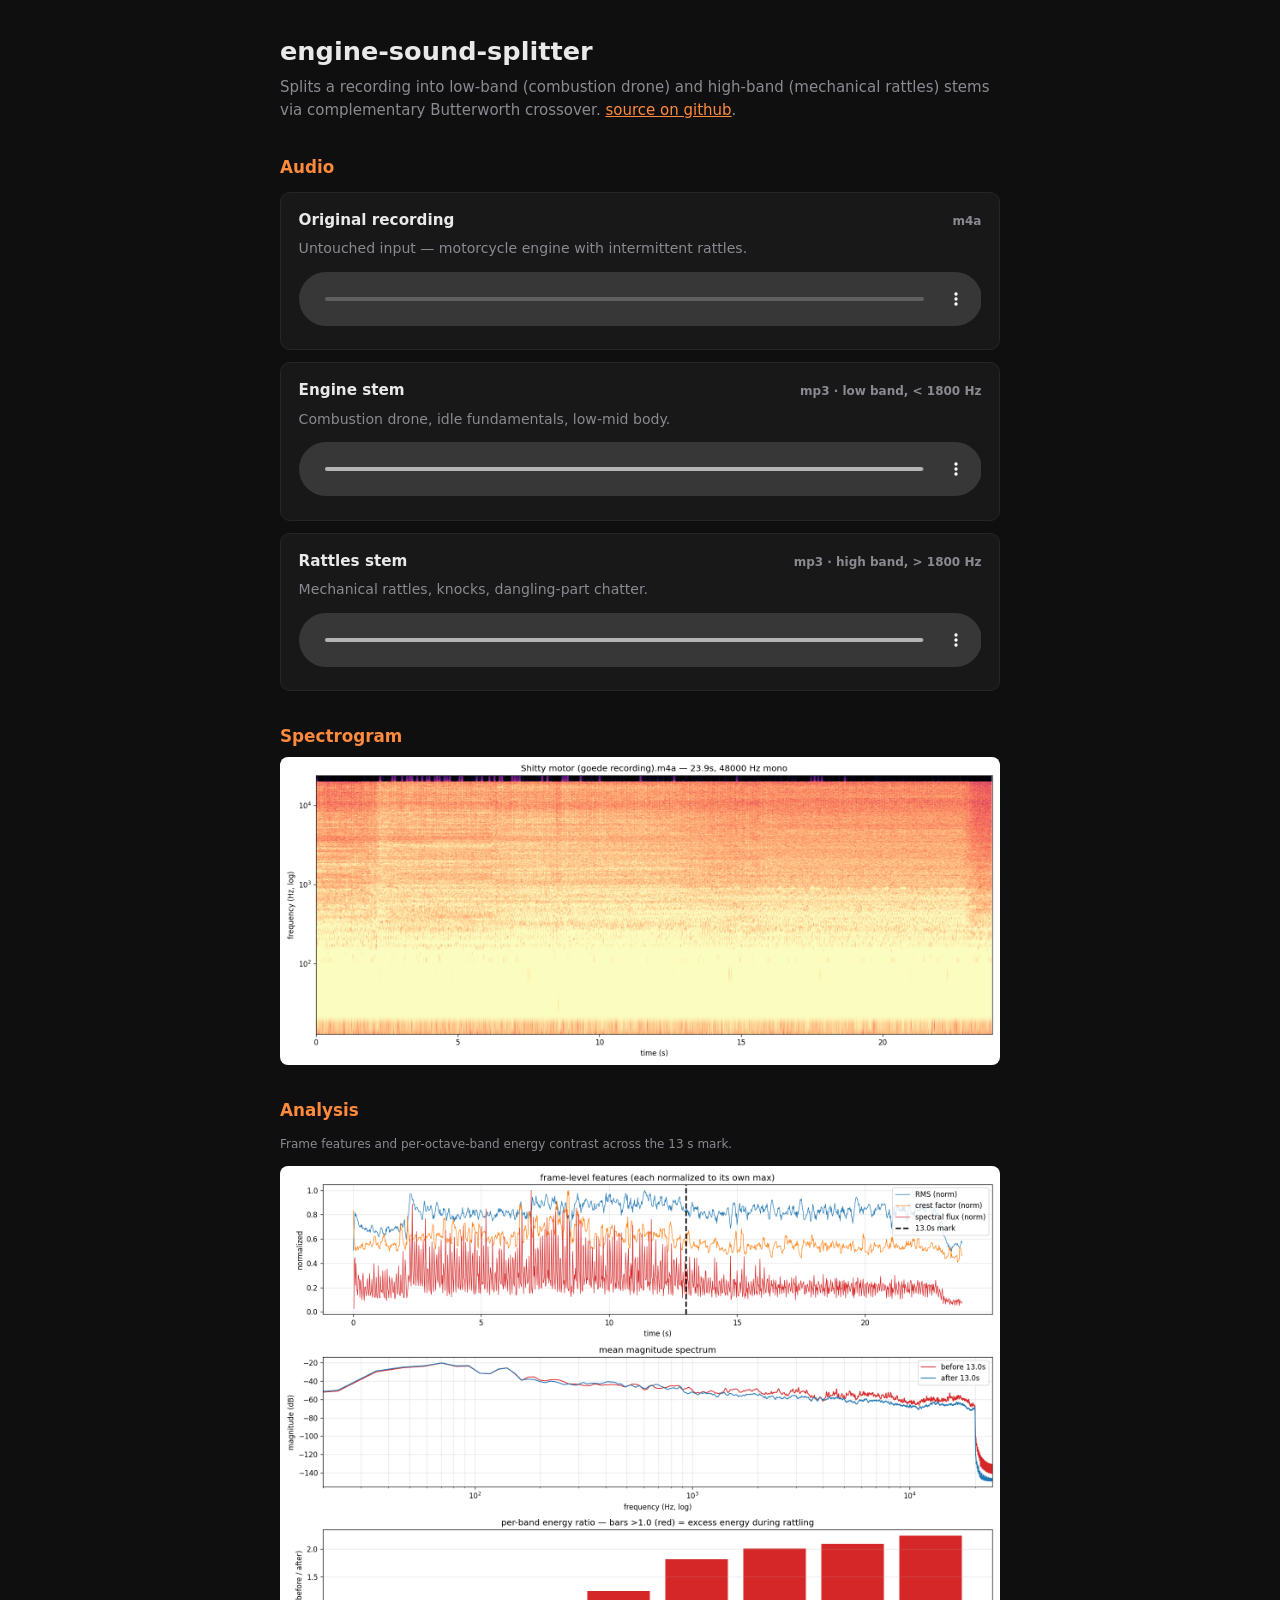
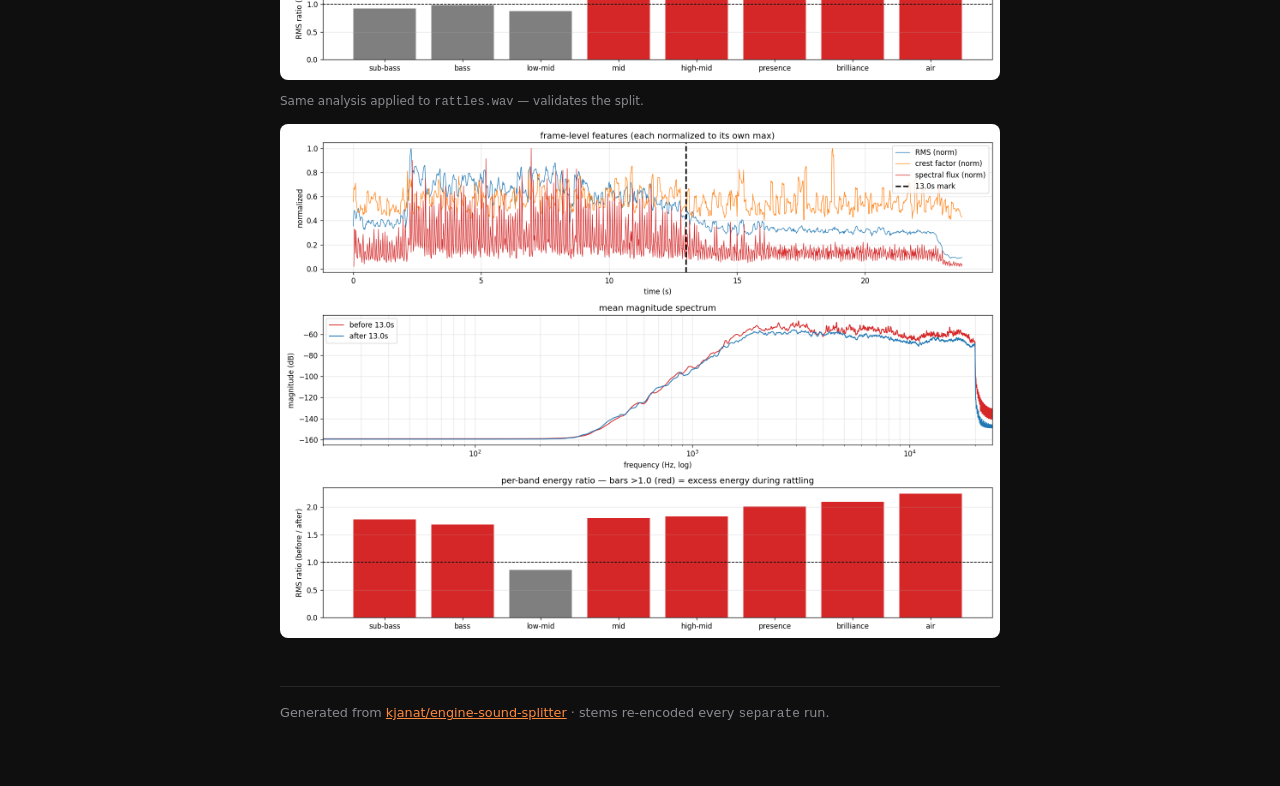
==== index.html @ 1152f8c5 "github pages: playable audio + spectrogram" ====
<!DOCTYPE html>
<html lang="en">
	<head>
		<meta charset="utf-8">
		<meta name="viewport" content="width=device-width, initial-scale=1">
		<title>engine-sound-splitter</title>
		<style>
			:root {
				color-scheme: dark;
				--bg: #0f0f10;
				--panel: #181819;
				--fg: #e9e9ea;
				--muted: #8a8a90;
				--accent: #ff8a3d;
			}
			* {
				box-sizing: border-box;
			}
			body {
				margin: 0;
				padding: 2rem 1rem 4rem;
				font:
					15px/1.55 ui-sans-serif,
					system-ui,
					-apple-system,
					"Segoe UI",
					sans-serif;
				background: var(--bg);
				color: var(--fg);
				display: flex;
				justify-content: center;
			}
			main {
				width: 100%;
				max-width: 720px;
			}
			h1 {
				font-size: 1.6rem;
				margin: 0 0 0.25rem;
			}
			h2 {
				font-size: 1.05rem;
				margin: 2rem 0 0.5rem;
				color: var(--accent);
			}
			p.lede {
				color: var(--muted);
				margin: 0 0 1.5rem;
			}
			a {
				color: var(--accent);
			}
			.card {
				background: var(--panel);
				border: 1px solid #26262a;
				border-radius: 10px;
				padding: 1rem 1.1rem;
				margin: 0.75rem 0;
			}
			.card h3 {
				margin: 0 0 0.35rem;
				font-size: 0.95rem;
				display: flex;
				justify-content: space-between;
				align-items: baseline;
				gap: 1rem;
			}
			.card p {
				margin: 0 0 0.75rem;
				color: var(--muted);
				font-size: 0.88rem;
			}
			audio {
				width: 100%;
			}
			img {
				width: 100%;
				border-radius: 8px;
				display: block;
				margin: 0.5rem 0;
			}
			.src {
				font-size: 0.75rem;
				color: var(--muted);
			}
			footer {
				margin-top: 3rem;
				padding-top: 1rem;
				border-top: 1px solid #26262a;
				color: var(--muted);
				font-size: 0.8rem;
			}
		</style>
	</head>
	<body>
		<main>
			<h1>engine-sound-splitter</h1>
			<p class="lede">
				Splits a recording into low-band (combustion drone) and high-band
				(mechanical rattles) stems via complementary Butterworth crossover.
				<a href="https://github.com/kjanat/engine-sound-splitter"
				>source on github</a>.
			</p>

			<h2>Audio</h2>

			<div class="card">
				<h3>Original recording <span class="src">m4a</span></h3>
				<p>Untouched input — motorcycle engine with intermittent rattles.</p>
				<audio
					controls
					preload="metadata"
					src="Shitty%20motor%20(goede%20recording).m4a"
				>
				</audio>
			</div>

			<div class="card">
				<h3>
					Engine stem <span class="src">mp3 · low band, &lt; 1800 Hz</span>
				</h3>
				<p>Combustion drone, idle fundamentals, low-mid body.</p>
				<audio controls preload="metadata" src="engine.mp3"></audio>
			</div>

			<div class="card">
				<h3>
					Rattles stem <span class="src">mp3 · high band, &gt; 1800 Hz</span>
				</h3>
				<p>Mechanical rattles, knocks, dangling-part chatter.</p>
				<audio controls preload="metadata" src="rattles.mp3"></audio>
			</div>

			<h2>Spectrogram</h2>
			<img
				src="spectrogram.png"
				alt="log-frequency dB spectrogram of the original recording"
			>

			<h2>Analysis</h2>
			<p class="src">
				Frame features and per-octave-band energy contrast across the 13 s mark.
			</p>
			<img src="analysis.png" alt="analysis plot of the original recording">
			<p class="src">
				Same analysis applied to <code>rattles.wav</code> — validates the split.
			</p>
			<img src="rattles_analysis.png" alt="analysis plot of the rattles stem">

			<footer>
				Generated from
				<a href="https://github.com/kjanat/engine-sound-splitter"
				>kjanat/engine-sound-splitter</a>
				· stems re-encoded every <code>separate</code> run.
			</footer>
		</main>
	</body>
</html>
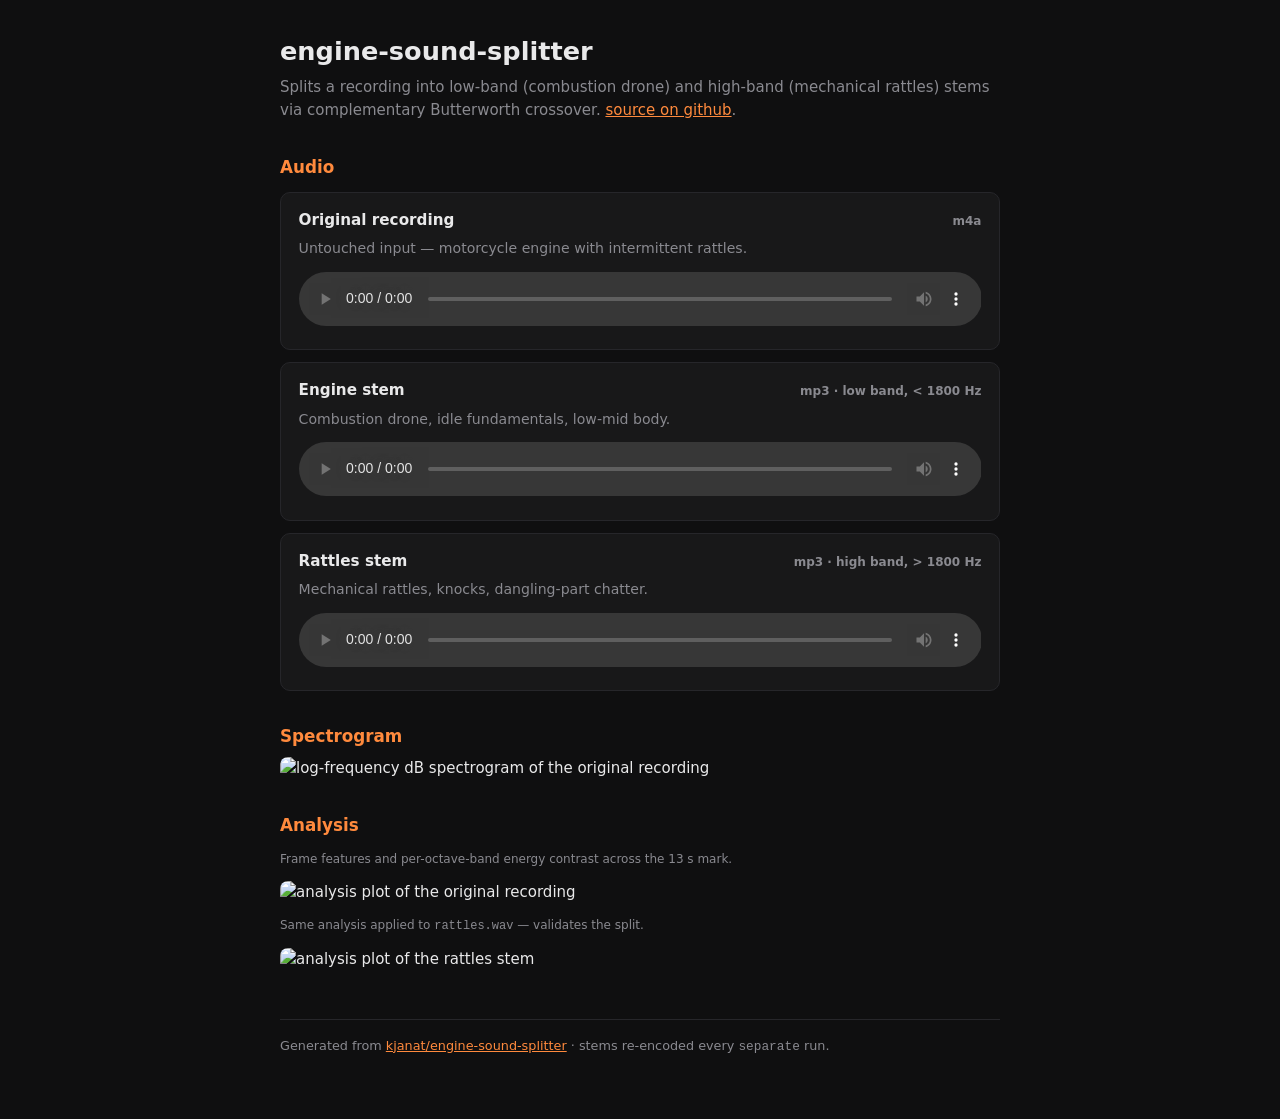
==== commit c1ad793e: "add favicon (svg)" ====
--- a/index.html
+++ b/index.html
@@ -4,6 +4,7 @@
 		<meta charset="utf-8">
 		<meta name="viewport" content="width=device-width, initial-scale=1">
 		<title>engine-sound-splitter</title>
+		<link rel="icon" type="image/svg+xml" href="favicon.svg">
 		<style>
 			:root {
 				color-scheme: dark;
@@ -148,10 +149,9 @@
 			<img src="rattles_analysis.png" alt="analysis plot of the rattles stem">
 
 			<footer>
-				Generated from
-				<a href="https://github.com/kjanat/engine-sound-splitter"
-				>kjanat/engine-sound-splitter</a>
-				· stems re-encoded every <code>separate</code> run.
+				Generated from <a href="https://github.com/kjanat/engine-sound-splitter"
+				>kjanat/engine-sound-splitter</a> · stems re-encoded every <code
+				>separate</code> run.
 			</footer>
 		</main>
 	</body>
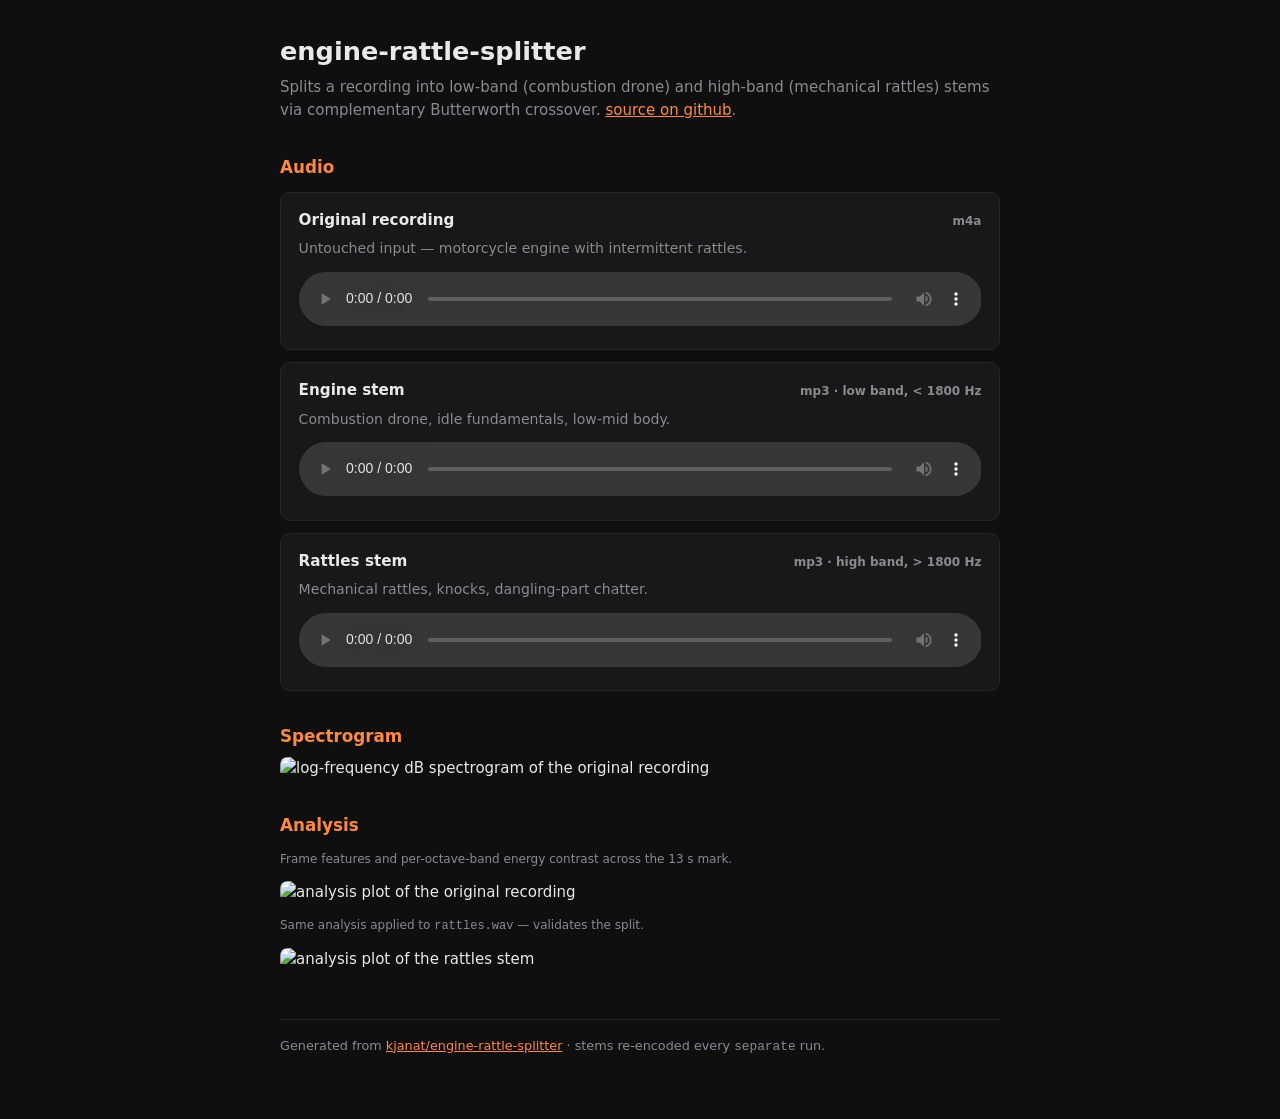
==== commit cc74ba59: "rename project to engine-rattle-splitter Move the Python package into the canonical `src/` layout an" ====
--- a/index.html
+++ b/index.html
@@ -3,7 +3,7 @@
 	<head>
 		<meta charset="utf-8">
 		<meta name="viewport" content="width=device-width, initial-scale=1">
-		<title>engine-sound-splitter</title>
+		<title>engine-rattle-splitter</title>
 		<link rel="icon" type="image/svg+xml" href="favicon.svg">
 		<style>
 			:root {
@@ -95,11 +95,11 @@
 	</head>
 	<body>
 		<main>
-			<h1>engine-sound-splitter</h1>
+			<h1>engine-rattle-splitter</h1>
 			<p class="lede">
 				Splits a recording into low-band (combustion drone) and high-band
 				(mechanical rattles) stems via complementary Butterworth crossover.
-				<a href="https://github.com/kjanat/engine-sound-splitter"
+				<a href="https://github.com/kjanat/engine-rattle-splitter"
 				>source on github</a>.
 			</p>
 
@@ -144,13 +144,14 @@
 			</p>
 			<img src="analysis.png" alt="analysis plot of the original recording">
 			<p class="src">
-				Same analysis applied to <code>rattles.wav</code> — validates the split.
+				Same analysis applied to <code>rattles.wav</code> — validates the
+				split.
 			</p>
 			<img src="rattles_analysis.png" alt="analysis plot of the rattles stem">
 
 			<footer>
-				Generated from <a href="https://github.com/kjanat/engine-sound-splitter"
-				>kjanat/engine-sound-splitter</a> · stems re-encoded every <code
+				Generated from <a href="https://github.com/kjanat/engine-rattle-splitter"
+				>kjanat/engine-rattle-splitter</a> · stems re-encoded every <code
 				>separate</code> run.
 			</footer>
 		</main>
